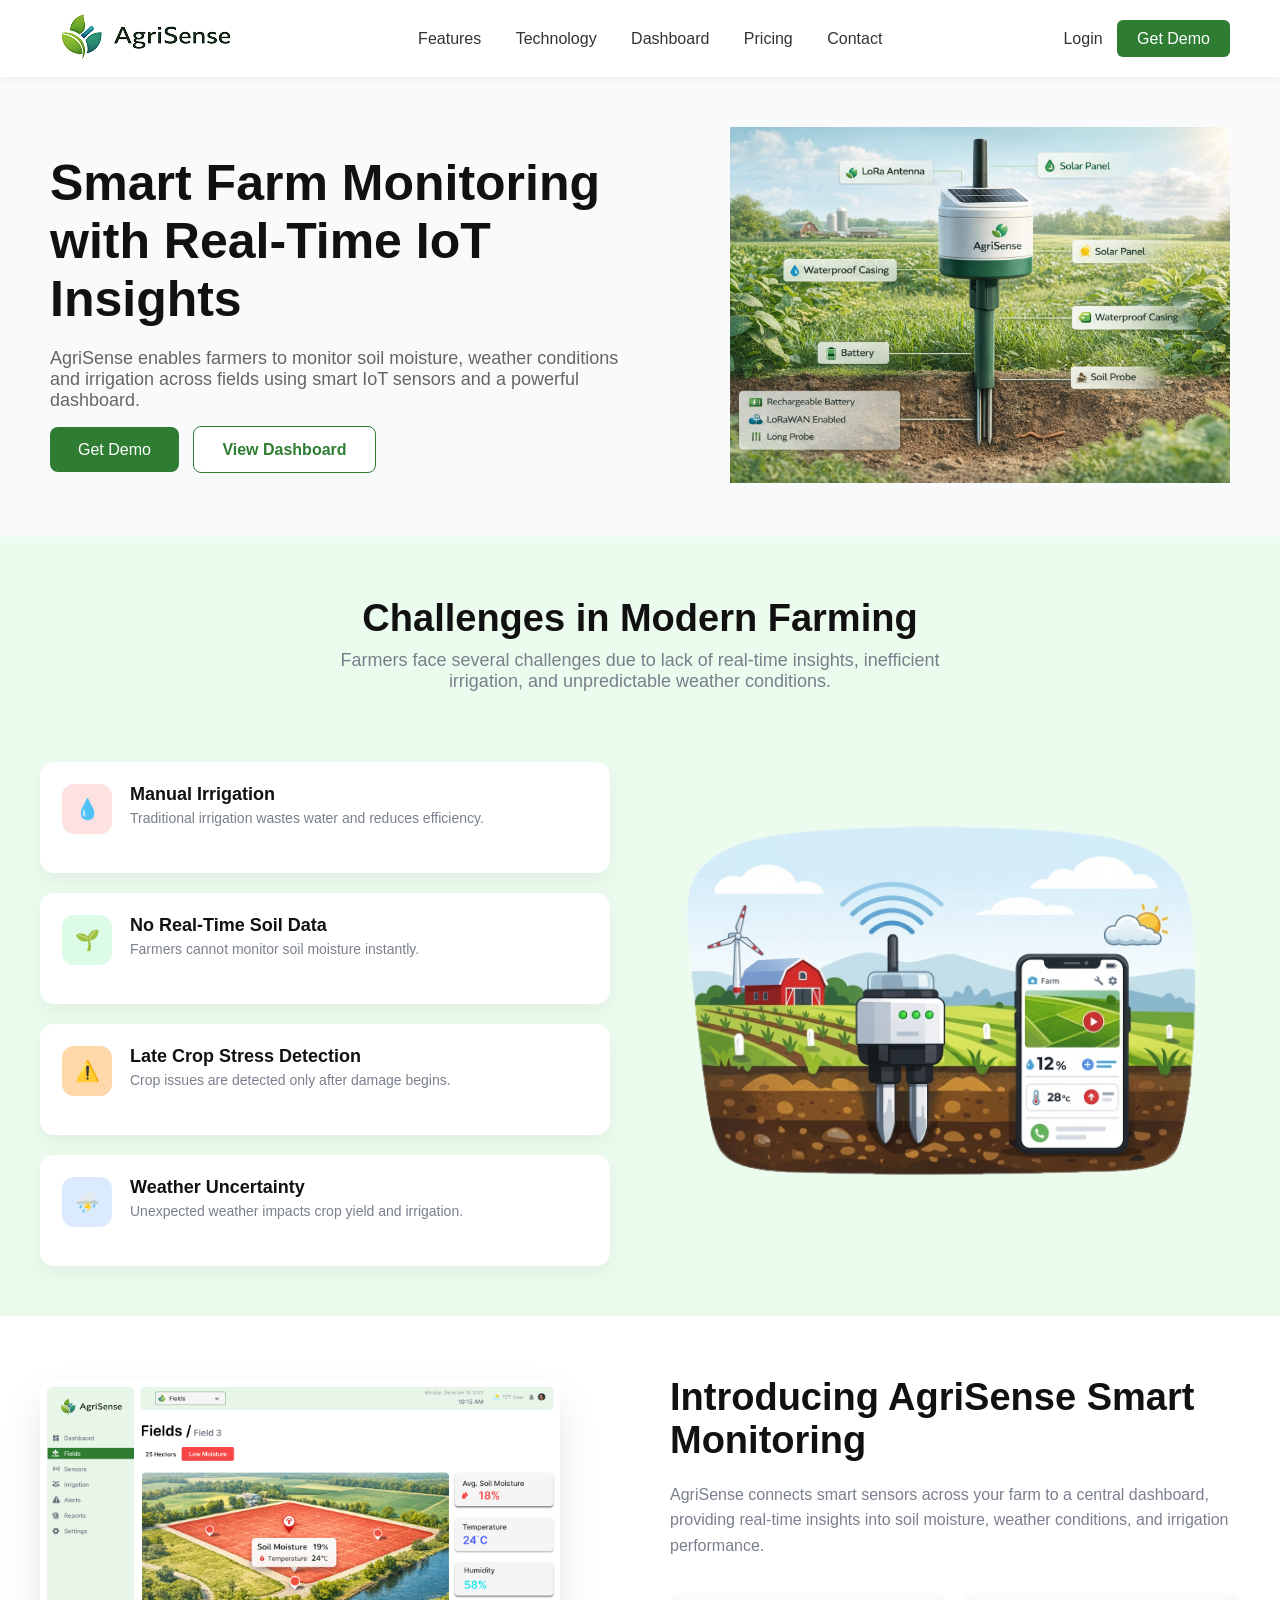
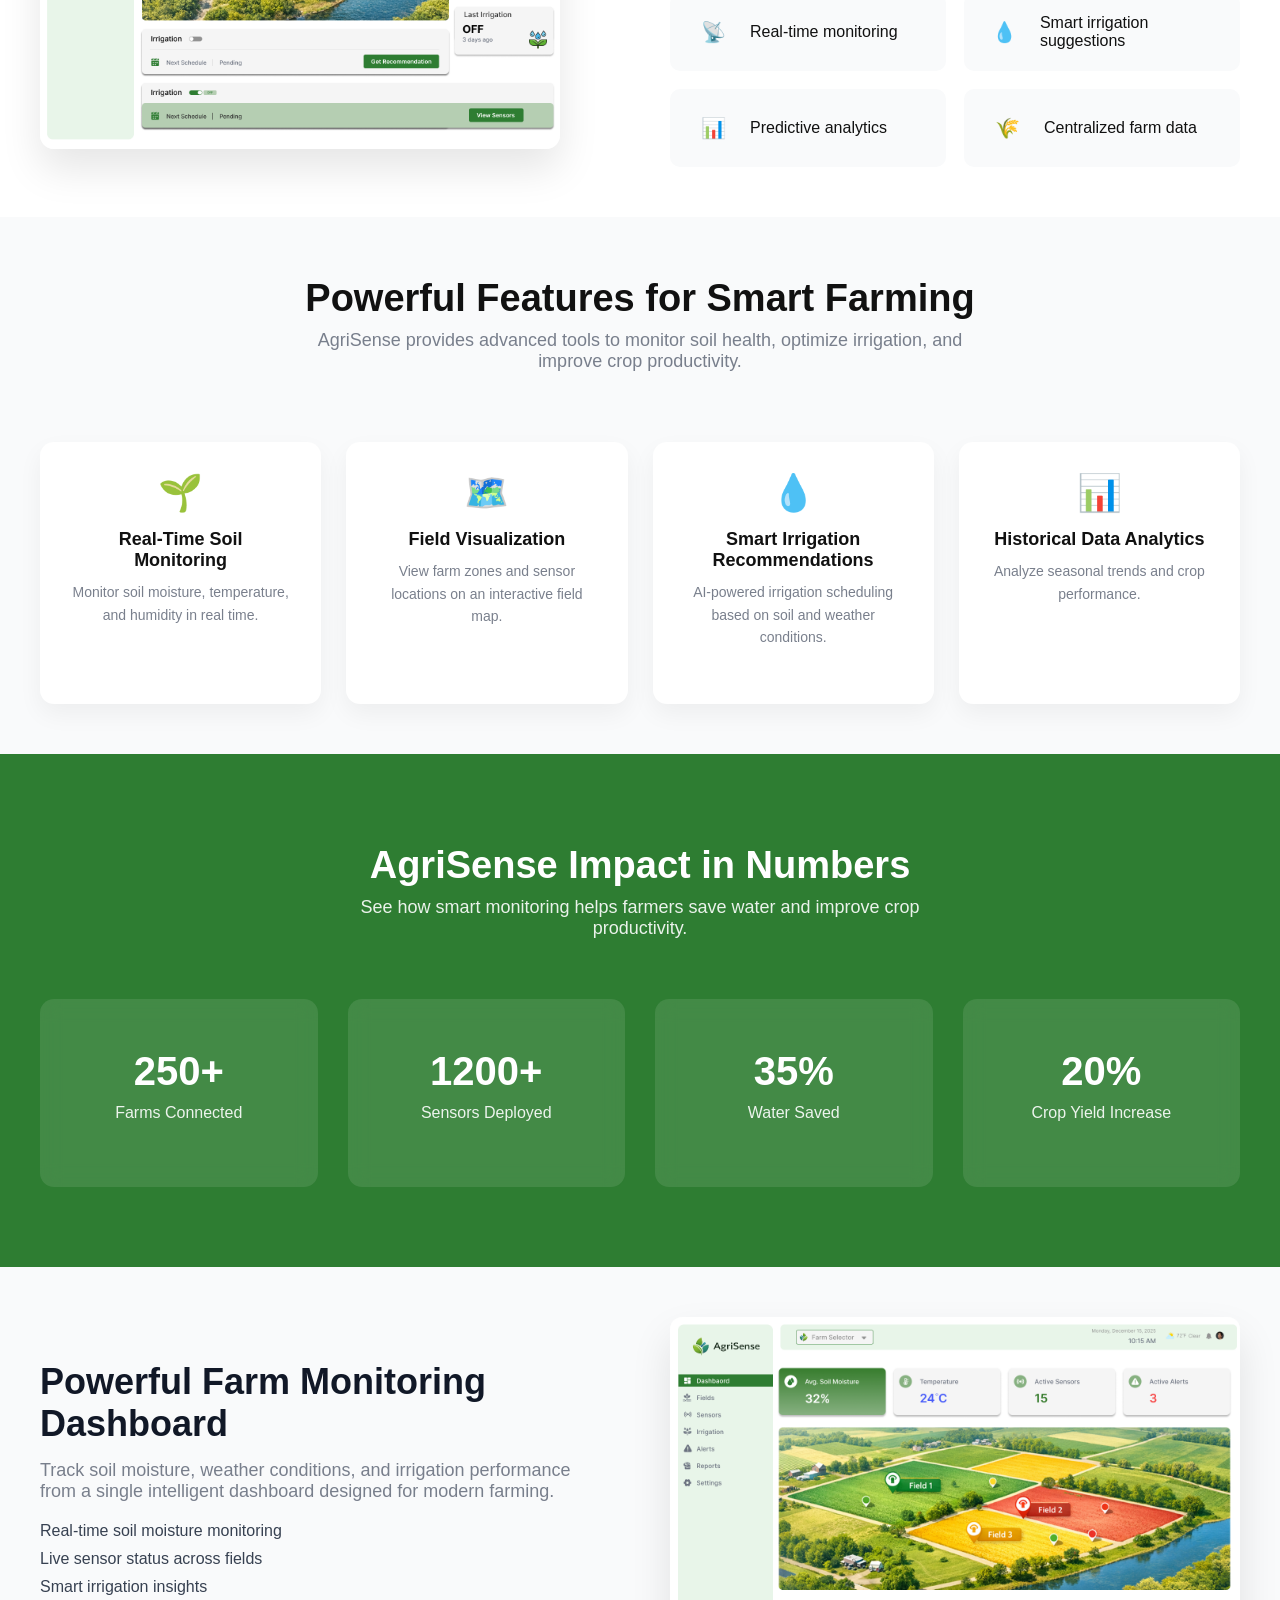
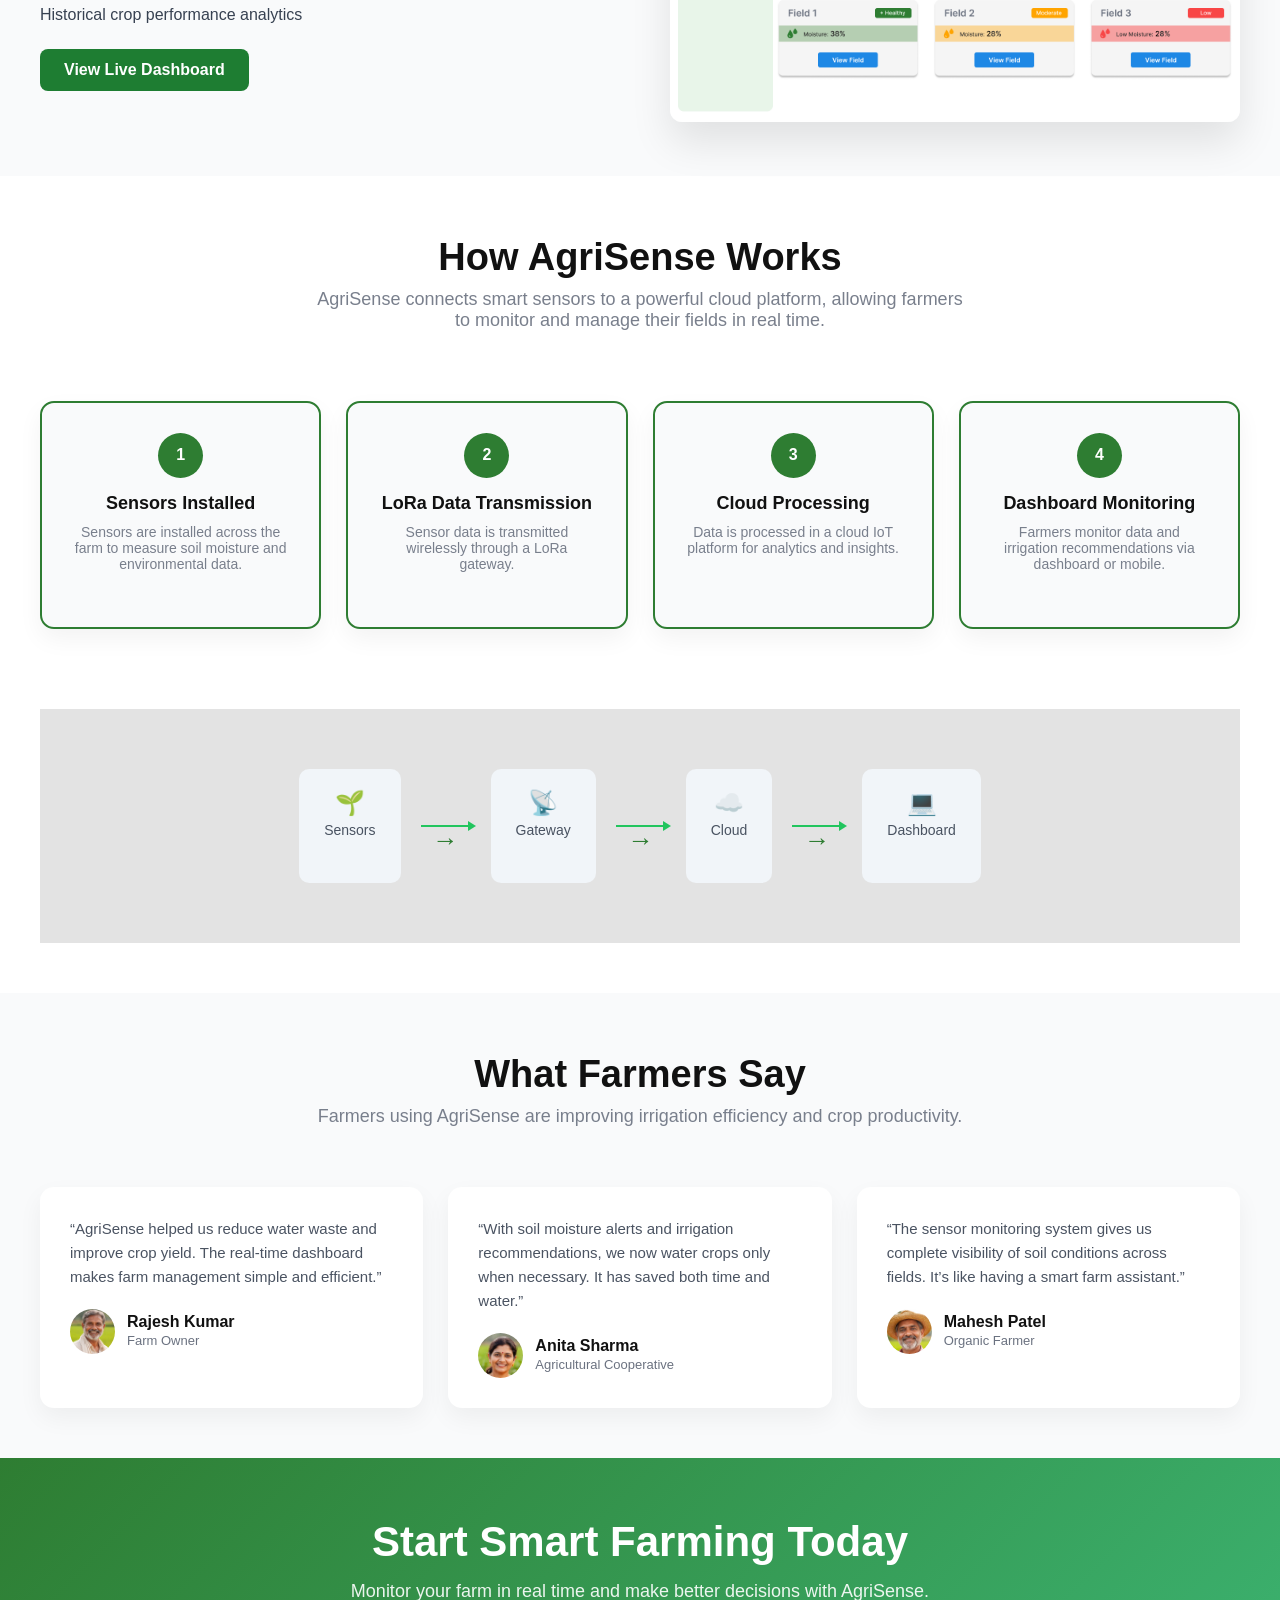
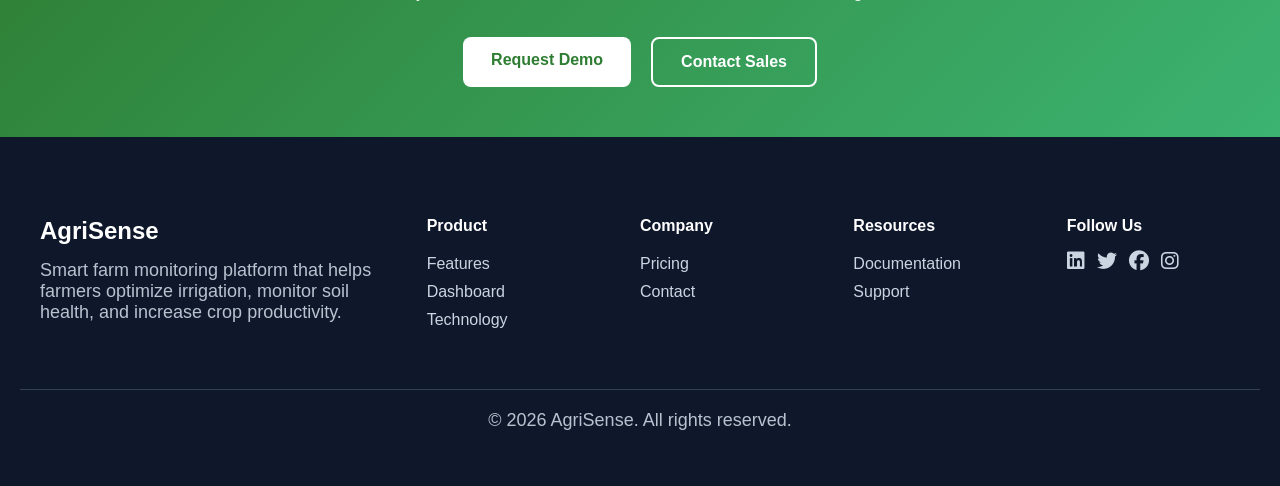
==== index.html @ d0860aa9 "add new pages" ====
<!DOCTYPE html>
<html lang="en">

<head>
    <meta charset="UTF-8">
    <title>AgriSense</title>
    <link rel="stylesheet" href="assets/css/style.css">
    <link rel="stylesheet" href="https://cdnjs.cloudflare.com/ajax/libs/font-awesome/6.5.0/css/all.min.css">
</head>

<body>

    <!-- Navbar -->
    <header class="navbar">
        <div class="logo">
            <a href="/"><img src="assets/images/logo.png" alt=""></a>
        </div>
        <nav>
            <a href="#features">Features</a>
            <a href="technology.html">Technology</a>
            <a href="#dashboard">Dashboard</a>
            <a href="pricing.html">Pricing</a>
            <a href="contact.html">Contact</a>
        </nav>
        <div class="nav-btns">
            <a href="login.html" class="login">Login</a>
            <a href="javascript:void(0)" class="demo" onclick="openModal()">Get Demo</a>
        </div>
    </header>


    <!-- Hero -->
    <section class="hero">
        <div class="hero-left">
            <h1>Smart Farm Monitoring with Real-Time IoT Insights</h1>
            <p>
                AgriSense enables farmers to monitor soil moisture,
                weather conditions and irrigation across fields
                using smart IoT sensors and a powerful dashboard.
            </p>
            <div class="hero-buttons">
                <a href="javascript:void(0)" onclick="openModal()" class="primary">Get Demo</a>
                <a href="javscript:void(0)" class="secondary">View Dashboard</a>
            </div>
        </div>
        <div class="hero-right">
            <img src="assets/images/Hardware-3d-model.png" alt="dashboard">
        </div>

    </section>
    <!-- problem challenges -->
    <section class="problem-section">
        <div class="container">
            <div class="section-header">
                <h2>Challenges in Modern Farming</h2>
                <p>
                    Farmers face several challenges due to lack of real-time insights,
                    inefficient irrigation, and unpredictable weather conditions.
                </p>
            </div>
            <div class="problem-grid">
                <!-- LEFT SIDE -->
                <div class="problem-cards">
                    <div class="problem-card">
                        <div class="icon red">💧</div>
                        <div>
                            <h3>Manual Irrigation</h3>
                            <p>Traditional irrigation wastes water and reduces efficiency.</p>
                        </div>
                    </div>
                    <div class="problem-card">
                        <div class="icon green">🌱</div>
                        <div>
                            <h3>No Real-Time Soil Data</h3>
                            <p>Farmers cannot monitor soil moisture instantly.</p>
                        </div>
                    </div>
                    <div class="problem-card">
                        <div class="icon orange">⚠️</div>
                        <div>
                            <h3>Late Crop Stress Detection</h3>
                            <p>Crop issues are detected only after damage begins.</p>
                        </div>
                    </div>
                    <div class="problem-card">
                        <div class="icon blue">⛈️</div>
                        <div>
                            <h3>Weather Uncertainty</h3>
                            <p>Unexpected weather impacts crop yield and irrigation.</p>
                        </div>
                    </div>
                </div>

                <!-- RIGHT SIDE IMAGE -->
                <div class="problem-image">
                    <img src="assets/images/farm-sensor.png" alt="Farm Sensor">
                </div>
            </div>

        </div>
    </section>
    <!-- solution section -->
    <section class="solution-section">
        <div class="container">
            <div class="solution-grid">
                <!-- LEFT CONTENT -->
                <div class="solution-image">
                    <img src="assets/images/Field-detail.png" alt="AgriSense Dashboard">
                </div>
                <!-- RIGHT IMAGE -->
                <div class="solution-content">
                    <h2>Introducing AgriSense Smart Monitoring</h2>
                    <p>
                        AgriSense connects smart sensors across your farm to a central dashboard,
                        providing real-time insights into soil moisture, weather conditions,
                        and irrigation performance.
                    </p>
                    <div class="solution-highlights">
                        <div class="highlight">
                            <span class="icon">📡</span>
                            Real-time monitoring
                        </div>
                        <div class="highlight">
                            <span class="icon">💧</span>
                            Smart irrigation suggestions
                        </div>
                        <div class="highlight">
                            <span class="icon">📊</span>
                            Predictive analytics
                        </div>

                        <div class="highlight">
                            <span class="icon">🌾</span>
                            Centralized farm data
                        </div>
                    </div>
                </div>
            </div>
        </div>
    </section>

    <!-- features -->
    <section class="features-section" id="features">
        <div class="container">
            <div class="section-header">
                <h2>Powerful Features for Smart Farming</h2>
                <p>
                    AgriSense provides advanced tools to monitor soil health,
                    optimize irrigation, and improve crop productivity.
                </p>
            </div>
            <div class="features-grid">
                <div class="feature-card">
                    <div class="feature-icon">🌱</div>
                    <h3>Real-Time Soil Monitoring</h3>
                    <p>
                        Monitor soil moisture, temperature, and humidity in real time.
                    </p>
                </div>
                <div class="feature-card">
                    <div class="feature-icon">🗺️</div>
                    <h3>Field Visualization</h3>
                    <p>
                        View farm zones and sensor locations on an interactive field map.
                    </p>
                </div>
                <div class="feature-card">
                    <div class="feature-icon">💧</div>
                    <h3>Smart Irrigation Recommendations</h3>
                    <p>
                        AI-powered irrigation scheduling based on soil and weather conditions.
                    </p>
                </div>
                <div class="feature-card">
                    <div class="feature-icon">📊</div>
                    <h3>Historical Data Analytics</h3>
                    <p>
                        Analyze seasonal trends and crop performance.
                    </p>
                </div>

            </div>

        </div>

    </section>

    <!-- Stats -->
    <section class="stats-section">
        <div class="container">
            <div class="stats-header">
                <h2>AgriSense Impact in Numbers</h2>
                <p>See how smart monitoring helps farmers save water and improve crop productivity.</p>
            </div>
            <div class="stats-grid">
                <div class="stat-card">
                    <h2>250+</h2>
                    <p>Farms Connected</p>
                </div>
                <div class="stat-card">
                    <h2>1200+</h2>
                    <p>Sensors Deployed</p>
                </div>
                <div class="stat-card">
                    <h2>35%</h2>
                    <p>Water Saved</p>
                </div>
                <div class="stat-card">
                    <h2>20%</h2>
                    <p>Crop Yield Increase</p>
                </div>
            </div>
        </div>
    </section>

    <!-- dashboaard perview -->
    <section class="dashboard-preview" id="dashboard">
        <div class="container">
            <div class="dashboard-content">
                <div class="dashboard-text">
                    <h2>Powerful Farm Monitoring Dashboard</h2>
                    <p>
                        Track soil moisture, weather conditions, and irrigation performance
                        from a single intelligent dashboard designed for modern farming.
                    </p>
                    <ul class="dashboard-features">
                        <li>Real-time soil moisture monitoring</li>
                        <li>Live sensor status across fields</li>
                        <li>Smart irrigation insights</li>
                        <li>Historical crop performance analytics</li>
                    </ul>
                    <a href="#" class="btn-demo">View Live Dashboard</a>
                </div>
                <div class="dashboard-image">
                    <img src="assets/images/Dashboard.png" alt="AgriSense Dashboard">
                </div>

            </div>

        </div>

    </section>

    <!-- how it works -->
    <section class="how-section">
        <div class="container">
            <div class="section-header">
                <h2>How AgriSense Works</h2>
                <p>
                    AgriSense connects smart sensors to a powerful cloud platform,
                    allowing farmers to monitor and manage their fields in real time.
                </p>
            </div>
            <!-- Steps -->
            <div class="steps-grid">
                <div class="step-card">
                    <div class="step-number">1</div>
                    <h3>Sensors Installed</h3>
                    <p>Sensors are installed across the farm to measure soil moisture and environmental data.</p>
                </div>
                <div class="step-card">
                    <div class="step-number">2</div>
                    <h3>LoRa Data Transmission</h3>
                    <p>Sensor data is transmitted wirelessly through a LoRa gateway.</p>
                </div>
                <div class="step-card">
                    <div class="step-number">3</div>
                    <h3>Cloud Processing</h3>
                    <p>Data is processed in a cloud IoT platform for analytics and insights.</p>
                </div>
                <div class="step-card">
                    <div class="step-number">4</div>
                    <h3>Dashboard Monitoring</h3>
                    <p>Farmers monitor data and irrigation recommendations via dashboard or mobile.</p>
                </div>
            </div>
            <!-- Architecture Flow -->
            <div class="architecture">
                <div class="arch-item">
                    🌱
                    <p>Sensors</p>
                </div>
                <div class="arrow">→</div>

                <div class="arch-item">
                    📡
                    <p>Gateway</p>
                </div>
                <div class="arrow">→</div>
                <div class="arch-item">
                    ☁️
                    <p>Cloud</p>
                </div>
                <div class="arrow">→</div>
                <div class="arch-item">
                    💻
                    <p>Dashboard</p>
                </div>
            </div>
        </div>
    </section>

    <!-- Impact -->
    <!-- Testimonial -->
    <section class="testimonial-section">
        <div class="container">
            <div class="testimonial-header">
                <h2>What Farmers Say</h2>
                <p>Farmers using AgriSense are improving irrigation efficiency and crop productivity.</p>
            </div>
            <div class="testimonial-grid">
                <!-- Farmer 1 -->
                <div class="testimonial-card">
                    <p class="quote">
                        “AgriSense helped us reduce water waste and improve crop yield.
                        The real-time dashboard makes farm management simple and efficient.”
                    </p>

                    <div class="farmer-info">
                        <img src="assets/images/farmer-1.jpg" alt="Farmer">
                        <div>
                            <h4>Rajesh Kumar</h4>
                            <span>Farm Owner</span>
                        </div>
                    </div>
                </div>
                <!-- Farmer 2 -->
                <div class="testimonial-card">
                    <p class="quote">
                        “With soil moisture alerts and irrigation recommendations,
                        we now water crops only when necessary. It has saved both time and water.”
                    </p>

                    <div class="farmer-info">
                        <img src="assets/images/farmer-2.jpg" alt="Farmer">
                        <div>
                            <h4>Anita Sharma</h4>
                            <span>Agricultural Cooperative</span>
                        </div>
                    </div>
                </div>
                <!-- Farmer 3 -->
                <div class="testimonial-card">
                    <p class="quote">
                        “The sensor monitoring system gives us complete visibility
                        of soil conditions across fields. It’s like having a smart farm assistant.”
                    </p>
                    <div class="farmer-info">
                        <img src="assets/images/farmer-3.jpg" alt="Farmer">
                        <div>
                            <h4>Mahesh Patel</h4>
                            <span>Organic Farmer</span>
                        </div>
                    </div>
                </div>
            </div>
        </div>
    </section>


    <!-- CTA -->
    <section class="cta-section">
        <div class="cta-container">
            <h2>Start Smart Farming Today</h2>
            <p>
                Monitor your farm in real time and make better decisions with AgriSense.
            </p>
            <div class="cta-buttons">
                <a href="javascript:void(0)" onclick="openModal()" class="btn-primary">Request Demo</a>
                <a href="contact.html" class="btn-secondary">Contact Sales</a>
            </div>
        </div>
    </section>
    <!-- Footer -->
    <footer class="footer">

        <div class="footer-container">

            <!-- Logo + About -->
            <div class="footer-col">
                <h3 class="footer-logo">AgriSense</h3>
                <p>
                    Smart farm monitoring platform that helps farmers optimize irrigation,
                    monitor soil health, and increase crop productivity.
                </p>
            </div>

            <!-- Product -->
            <div class="footer-col">
                <h4>Product</h4>
                <ul>
                    <li><a href="#features">Features</a></li>
                    <li><a href="#dashboard">Dashboard</a></li>
                    <li><a href="technology.html">Technology</a></li>
                </ul>
            </div>

            <!-- Company -->
            <div class="footer-col">
                <h4>Company</h4>
                <ul>
                    <li><a href="pricing.html">Pricing</a></li>
                    <li><a href="contact.html">Contact</a></li>
                </ul>
            </div>

            <!-- Resources -->
            <div class="footer-col">
                <h4>Resources</h4>
                <ul>
                    <li><a href="/">Documentation</a></li>
                    <li><a href="contact.html">Support</a></li>
                </ul>
            </div>
            <!-- Social -->
            <div class="footer-col">
                <h4>Follow Us</h4>
                <div class="social-icons">
                    <a href="#"><i class="fab fa-linkedin"></i></a>
                    <a href="#"><i class="fab fa-twitter"></i></a>
                    <a href="#"><i class="fab fa-facebook"></i></a>
                    <a href="#"><i class="fab fa-instagram"></i></a>
                </div>
            </div>
        </div>

        <div class="footer-bottom">
            <p>© 2026 AgriSense. All rights reserved.</p>
        </div>

    </footer>
    <div class="modal" id="demoModal">

        <div class="modal-content" id="modalBox">

            <span class="close" onclick="closeModal()">&times;</span>

            <h2>Request a Demo</h2>
            <p>See how AgriSense can transform your farm.</p>

            <form id="demoForm">

                <input type="text" id="name" placeholder="Full Name" required>
                <input type="email" id="email" placeholder="Email Address" required>
                <input type="text" placeholder="Farm Size / Location">

                <p class="error" id="formError"></p>

                <button type="submit">Submit Request</button>

            </form>

        </div>

    </div>
    <script>
        const modal = document.getElementById("demoModal");
        const form = document.getElementById("demoForm");
        const error = document.getElementById("formError");
        const box = document.getElementById("modalBox");

        function openModal() {
            document.getElementById("demoModal").style.display = "flex";
        }

        function closeModal() {
            document.getElementById("demoModal").style.display = "none";
        }

        /* close outside */
        window.onclick = function (e) {
            const modal = document.getElementById("demoModal");
            if (e.target === modal) {
                modal.style.display = "none";
            }
        }

        /* FORM VALIDATION */
        form.addEventListener("submit", function (e) {
            e.preventDefault();

            const name = document.getElementById("name").value;
            const email = document.getElementById("email").value;

            if (name === "" || email === "") {
                error.innerText = "Please fill all required fields";

                box.classList.add("shake");
                setTimeout(() => box.classList.remove("shake"), 300);
            } else {
                error.classList.add("success");
                error.innerText = "✅ Request submitted successfully!";

                form.reset();
            }
        });
    </script>

</body>

</html>
---- assets/css/style.css ----
* {
    margin: 0;
    padding: 0;
    box-sizing: border-box;
    font-family: Arial;
}

body {
    background: #f8fafc;
    color: #111;
    font-family: sans-serif;
}

a {
    text-decoration: none;

}

/* Navbar */

.navbar {
    display: flex;
    justify-content: space-between;
    align-items: center;
    padding: 5px 50px;
    background: white;
    box-shadow: 0 2px 8px rgba(0, 0, 0, 0.05);
}

nav a {
    margin: 0 15px;
    text-decoration: none;
    color: #333;
    font-size: 16px;
}

.demo {
    background: #2E7D32;
    color: white;
    border: none;
    padding: 10px 20px;
    border-radius: 6px;
    font-size: 16px;
}

.login {
    border: none;
    background: none;
    margin-right: 10px;
    font-size: 16px;
    color: #333;
}

/* challenges section */

.problem-section {
    padding: 50px 30px;
    background: #c8fccb48;
}

.container {
    max-width: 1200px;
    margin: auto;
}

.section-header {
    text-align: center;
    margin-bottom: 60px;
}

.section-header h2 {
    font-size: 40px;
    margin-bottom: 10px;
}

.section-header p {
    color: #6b7280;
    max-width: 650px;
    margin: auto;
}

/* GRID */

.problem-grid {
    display: grid;
    grid-template-columns: 1fr 1fr;
    gap: 60px;
    align-items: center;
}

/* CARDS */

.problem-cards {
    display: grid;
    gap: 20px;
}

.problem-card {
    display: flex;
    gap: 18px;
    background: white;
    padding: 22px;
    border-radius: 14px;
    box-shadow: 0 8px 20px rgba(0, 0, 0, 0.05);
    transition: 0.3s;
}

.problem-card:hover {
    transform: translateY(-6px);
    box-shadow: 0 12px 30px rgba(0, 0, 0, 0.1);
}

.problem-card h3 {
    margin: 0;
    font-size: 18px;
}

.problem-card p {
    margin-top: 5px;
    color: #6b7280;
    font-size: 14px;
}

/* ICONS */

.icon {
    font-size: 26px;
    width: 50px;
    height: 50px;
    display: flex;
    align-items: center;
    justify-content: center;
    border-radius: 12px;
}

.red {
    background: #fee2e2;
}

.green {
    background: #dcfce7;
}

.orange {
    background: #fed7aa;
}

.blue {
    background: #dbeafe;
}

/* IMAGE */
.problem-image {
    text-align: center;
}

.problem-image img {
    width: 100%;
}

/* RESPONSIVE */

@media(max-width:900px) {
    .problem-grid {
        grid-template-columns: 1fr;
        text-align: center;
    }

    .problem-image {
        order: -1;
    }

    .problem-card {
        text-align: left;
    }

}

/* solution */
.solution-section {
    padding: 50px 20px;
    background: #ffffff;
    font-family: Inter, sans-serif;
}

.container {
    max-width: 1200px;
    margin: auto;
}

.solution-grid {
    display: grid;
    grid-template-columns: 1fr 1fr;
    gap: 60px;
    align-items: center;
}

/* TEXT */

.solution-content h2 {
    font-size: 38px;
    margin-bottom: 20px;
}

.solution-content p {
    color: #6b7280;
    font-size: 16px;
    margin-bottom: 35px;
    line-height: 1.6;
}

/* HIGHLIGHTS */

.solution-highlights {
    display: grid;
    grid-template-columns: 1fr 1fr;
    gap: 18px;
}

.highlight {
    display: flex;
    align-items: center;
    gap: 12px;
    background: #f9fafb;
    padding: 14px 18px;
    border-radius: 10px;
    font-weight: 500;
    transition: 0.3s;
}

.highlight:hover {
    background: #ecfdf5;
    transform: translateY(-3px);
}

/* ICON */

.icon {
    font-size: 20px;
}

/* IMAGE */

.solution-image img {
    width: 100%;
    max-width: 520px;
    border-radius: 14px;
    box-shadow: 0 20px 40px rgba(0, 0, 0, 0.1);
}

/* RESPONSIVE */

@media(max-width:900px) {

    .solution-grid {
        grid-template-columns: 1fr;
        text-align: center;
    }

    .solution-highlights {
        grid-template-columns: 1fr;
    }

}

/* features */

.features-section {
    padding: 50px 20px;
    background: #f9fafb;
    font-family: Inter, sans-serif;
}

.container {
    max-width: 1200px;
    margin: auto;
}

.section-header {
    text-align: center;
    margin-bottom: 60px;
}

.section-header h2 {
    font-size: 38px;
    margin-bottom: 10px;
}

.section-header p {
    color: #6b7280;
    max-width: 650px;
    margin: auto;
}

/* GRID */

.features-grid {
    display: grid;
    grid-template-columns: repeat(4, 1fr);
    gap: 25px;
}

/* CARD */

.feature-card {
    background: white;
    padding: 30px;
    border-radius: 14px;
    text-align: center;
    box-shadow: 0 10px 25px rgba(0, 0, 0, 0.05);
    transition: 0.3s;
}

.feature-card:hover {
    transform: translateY(-8px);
    background: #2E7D32;
    box-shadow: 0 18px 40px rgba(0, 0, 0, 0.1);
}

.feature-icon {
    font-size: 36px;
    margin-bottom: 15px;
}

.feature-card h3 {
    font-size: 18px;
    margin-bottom: 10px;
}

.feature-card p {
    font-size: 14px;
    color: #6b7280;
    line-height: 1.6;
}

.feature-card:hover p {
    color: #ffffff;
}

/* RESPONSIVE */

@media(max-width:1000px) {

    .features-grid {
        grid-template-columns: repeat(2, 1fr);
    }

}

@media(max-width:600px) {

    .features-grid {
        grid-template-columns: 1fr;
    }

}


/* stats */

.stats-section {
    padding: 80px 20px;
    background: #2E7D32;
    color: white;
    font-family: Inter, sans-serif;
}

.container {
    max-width: 1200px;
    margin: auto;
}

.stats-header {
    text-align: center;
    margin-bottom: 60px;
}

.stats-header h2 {
    font-size: 38px;
    margin-bottom: 10px;
}

.stats-header p {
    color: #ffffff;
    max-width: 650px;
    margin: auto;
}

.stats-grid {
    display: grid;
    grid-template-columns: repeat(4, 1fr);
    gap: 30px;
    text-align: center;
}

.stat-card {
    background: rgba(255, 255, 255, 0.1);
    padding: 40px 20px;
    border-radius: 14px;
    backdrop-filter: blur(10px);
    transition: 0.3s;
}

.stat-card:hover {
    transform: translateY(-6px);
    background: rgba(255, 255, 255, 0.2);
}

.stat-card h2 {
    font-size: 40px;
    margin-bottom: 10px;
}

.stat-card p {
    font-size: 16px;
    opacity: 0.9;
}

/* Responsive */

@media(max-width:900px) {

    .stats-grid {
        grid-template-columns: repeat(2, 1fr);
    }

}

@media(max-width:500px) {

    .stats-grid {
        grid-template-columns: 1fr;
    }

}

/* dashboard perview */
.dashboard-preview {
    padding: 50px 20px;
    background: #f9fafb;
    font-family: Inter, sans-serif;
}

.container {
    max-width: 1200px;
    margin: auto;
}

.dashboard-content {
    display: flex;
    align-items: center;
    gap: 60px;
    flex-wrap: wrap;
}

.dashboard-text {
    flex: 1;
}

.dashboard-text h2 {
    font-size: 36px;
    margin-bottom: 15px;
    color: #111827;
}

.dashboard-text p {
    color: #6b7280;
    margin-bottom: 20px;
}

.dashboard-features {
    list-style: none;
    padding: 0;
    margin-bottom: 25px;
}

.dashboard-features li {
    margin-bottom: 10px;
    color: #374151;
}

.btn-demo {
    display: inline-block;
    padding: 12px 24px;
    background: #1E7D32;
    color: white;
    text-decoration: none;
    border-radius: 8px;
    font-weight: 600;
}

.btn-demo:hover {
    background: #2E7D32;
}

.dashboard-image {
    flex: 1;
}

.dashboard-image img {
    width: 100%;
    border-radius: 12px;
    box-shadow: 0 20px 40px rgba(0, 0, 0, 0.1);
}

/* Hero */

.hero {
    display: flex;
    align-items: center;
    justify-content: space-between;
    padding: 50px;
}

.hero-left {
    width: 50%;
}

.hero-left h1 {
    font-size: 50px;
    margin-bottom: 20px;
}

.hero-left p {
    font-size: 18px;
    margin-bottom: 30px;
    color: #555;
}

.hero-right img {
    width: 500px;
}


/* Buttons */

.primary {
    background: #2E7D32;
    color: white;
    border: none;
    padding: 14px 28px;
    border-radius: 8px;
    margin-right: 10px;
}

.secondary {
    border: 1px solid #2E7D32;
    padding: 14px 28px;
    background: white;
    border-radius: 8px;
    color: #2E7D32;
    font-weight: 600;


}

/* how it works */

.how-section {
    padding: 50px 20px;
    background: #ffffff;
    font-family: Inter, sans-serif;
}

.container {
    max-width: 1200px;
    margin: auto;
}

.section-header {
    text-align: center;
    margin-bottom: 70px;
}

.section-header h2 {
    font-size: 38px;
    margin-bottom: 10px;
}

.section-header p {
    color: #6b7280;
    max-width: 650px;
    margin: auto;
}

/* STEPS GRID */

.steps-grid {
    display: grid;
    grid-template-columns: repeat(4, 1fr);
    gap: 25px;
    margin-bottom: 80px;
}

.step-card {
    background: #f9fafb;
    padding: 30px;
    border-radius: 14px;
    text-align: center;
    box-shadow: 0 10px 25px rgba(0, 0, 0, 0.05);
    transition: 0.3s;
    border: 2px solid #2E7D32;
}

.step-card:hover {
    transform: translateY(-8px);
    background: #ecfdf5;
}

.step-number {
    width: 45px;
    height: 45px;
    background: #2E7D32;
    color: white;
    display: flex;
    align-items: center;
    justify-content: center;
    border-radius: 50%;
    font-weight: bold;
    margin: auto;
    margin-bottom: 15px;
}

.step-card h3 {
    font-size: 18px;
    margin-bottom: 10px;
}

.step-card p {
    font-size: 14px;
    color: #6b7280;
}

/* ARCHITECTURE */

.architecture {
    display: flex;
    align-items: center;
    justify-content: center;
    gap: 20px;
    font-size: 18px;
    flex-wrap: wrap;
}

.arch-item {
    background: #f1f5f9;
    padding: 20px 25px;
    border-radius: 10px;
    text-align: center;
    font-size: 24px;
}

.arch-item p {
    font-size: 14px;
    margin-top: 5px;
    color: #374151;
}

.arrow {
    font-size: 26px;
    color: #2E7D32;
}

/* RESPONSIVE */

@media(max-width:1000px) {

    .steps-grid {
        grid-template-columns: repeat(2, 1fr);
    }

}

@media(max-width:600px) {

    .steps-grid {
        grid-template-columns: 1fr;
    }

}

/* cta */

.cta-section {
    background: linear-gradient(135deg, #2E7D32, #3cb371);
    padding: 50px 20px;
    text-align: center;
    color: white;
    font-family: Inter, sans-serif;
}

.cta-container {
    max-width: 900px;
    margin: auto;
}

.cta-section h2 {
    font-size: 42px;
    margin-bottom: 15px;
}

.cta-section p {
    font-size: 18px;
    margin-bottom: 35px;
    opacity: 0.9;
}

.cta-buttons {
    display: flex;
    justify-content: center;
    gap: 20px;
    flex-wrap: wrap;
}

.btn-primary {
    background: white;
    color: #2E7D32;
    padding: 14px 28px;
    border-radius: 8px;
    font-weight: 600;
    text-decoration: none;
    transition: 0.3s;
}

.btn-primary:hover {
    background: #e6f5ee;
}

.btn-secondary {
    border: 2px solid white;
    padding: 14px 28px;
    border-radius: 8px;
    color: white;
    font-weight: 600;
    text-decoration: none;
    transition: 0.3s;
}

.btn-secondary:hover {
    background: white;
    color: #2E7D32;
}


/* Testimonial */

.testimonial-section {
    padding: 50px 20px;
    background: #f9fafb;
    font-family: Inter, sans-serif;
}

.container {
    max-width: 1200px;
    margin: auto;
}

.testimonial-header {
    text-align: center;
    margin-bottom: 60px;
}

.testimonial-header h2 {
    font-size: 38px;
    margin-bottom: 10px;
}

.testimonial-header p {
    color: #6b7280;
}

.testimonial-grid {
    display: grid;
    grid-template-columns: repeat(3, 1fr);
    gap: 25px;
}

.testimonial-card {
    background: white;
    padding: 30px;
    border-radius: 14px;
    box-shadow: 0 10px 25px rgba(0, 0, 0, 0.05);
    transition: 0.3s;
}

.testimonial-card:hover {
    transform: translateY(-6px);
    box-shadow: 0 20px 40px rgba(0, 0, 0, 0.1);
}

.quote {
    font-size: 15px;
    color: #374151;
    margin-bottom: 20px;
    line-height: 1.6;
}

.farmer-info {
    display: flex;
    align-items: center;
    gap: 12px;
}

.farmer-info img {
    width: 45px;
    height: 45px;
    border-radius: 50%;
    object-fit: cover;
}

.farmer-info h4 {
    margin: 0;
    font-size: 16px;
}

.farmer-info span {
    font-size: 13px;
    color: #6b7280;
}

/* Responsive */

@media(max-width:900px) {

    .testimonial-grid {
        grid-template-columns: 1fr;
    }

}


/* CTA */


/* Footer */

.footer {
    background: #0f172a;
    color: #cbd5e1;
    padding: 80px 20px 30px;
    font-family: Inter, sans-serif;
}

.footer-container {
    max-width: 1200px;
    margin: auto;
    display: grid;
    grid-template-columns: 2fr 1fr 1fr 1fr 1fr;
    gap: 40px;
}

.footer-logo {
    color: #ffffff;
    font-size: 24px;
    margin-bottom: 15px;
}

.footer-col h4 {
    color: white;
    margin-bottom: 15px;
}

.footer-col ul {
    list-style: none;
    padding: 0;
}

.footer-col ul li {
    margin-bottom: 10px;
}

.footer-col ul li a {
    text-decoration: none;
    color: #cbd5e1;
    transition: 0.3s;
}

.footer-col ul li a:hover {
    color: #2E7D32;
}

.social-icons {
    display: flex;
    gap: 12px;
    font-size: 20px;
}

.social-icons a {
    text-decoration: none;
    color: #cbd5e1;
    transition: 0.3s;
}

.social-icons a:hover {
    color: #2E7D32;
}

.footer-bottom {
    text-align: center;
    margin-top: 40px;
    padding-top: 20px;
    border-top: 1px solid #334155;
    font-size: 14px;
}


/* comming soon page css */
.coming-soon {
    height: calc(100vh - 70px);
    display: flex;
    align-items: center;
    justify-content: center;
    text-align: center;
    color: white;
    background: linear-gradient(135deg, #1f7a4d, #22c55e);
    position: relative;
    padding-top: 30px;
}

.overlay {
    position: absolute;
    width: 100%;
    height: 100%;
    top: 0;
    background: rgba(0, 0, 0, 0.3);
}

.content {
    position: relative;
    z-index: 2;
    max-width: 700px;
    padding: 20px;
}

h1 {
    font-size: 32px;
}

h2 {
    font-size: 48px;
    margin: 10px 0;
}

p {
    font-size: 18px;
    opacity: 0.9;
    margin-bottom: 25px;
}

/* COUNTDOWN */
.countdown {
    display: flex;
    justify-content: center;
    gap: 20px;
    margin-bottom: 30px;
    flex-wrap: wrap;
}

.countdown div {
    background: rgba(255, 255, 255, 0.1);
    padding: 15px 20px;
    border-radius: 10px;
    min-width: 80px;
}

.countdown span {
    font-size: 26px;
    font-weight: bold;
}

.countdown p {
    margin-bottom: 0;
}

/* FORM */
.subscribe {
    display: flex;
    justify-content: center;
    gap: 10px;
    flex-wrap: wrap;
}

.subscribe input {
    padding: 12px;
    border: none;
    border-radius: 6px;
    width: 250px;
}

.subscribe button {
    padding: 12px 20px;
    background: white;
    color: #2E7D32;
    border: none;
    border-radius: 6px;
    font-weight: bold;
    cursor: pointer;
}

.subscribe button:hover {
    background: #e6f5ee;
}

/* technology section css */
.banner {
    text-align: center;
    padding: 50px 20px;
    background: linear-gradient(135deg, #1f7a4d, #22c55e);
    color: white;
}

.banner h1 {
    font-size: 36px;
    margin-bottom: 20px;
}

/* TECH STACK */
.tech {
    position: relative;
    padding: 20px 50px;
}

.tech h2 {
    text-align: center;

}

.gird {
    display: grid;
    grid-template-columns: repeat(auto-fit, minmax(220px, 1fr));
    gap: 20px;
    padding: 40px;
    max-width: 1100px;
    margin: auto;
}

.card {
    background: #8e8e8e1a;
    backdrop-filter: blur(10px);
    padding: 25px;
    border-radius: 16px;
    text-align: center;
    transition: 0.3s;
}

.card i {
    font-size: 30px;
    margin-bottom: 10px;
    color: #2E7D32;
}

.card:hover {
    transform: translateY(-10px);
    background: rgba(255, 255, 255, 0.2);
}

.card h3 {
    margin-bottom: 10px;
}

/* ARCHITECTURE */
.architecture {
    text-align: center;
    padding: 60px 20px;
    background: #e3e3e3;
}

.flow {
    display: flex;
    justify-content: center;
    align-items: center;
    gap: 20px;
    flex-wrap: wrap;
}

/* NODES */
.node {
    background: white;
    color: #1f7a4d;
    padding: 12px 20px;
    border-radius: 8px;
    font-weight: bold;
}

/* ARROWS */
.arrow {
    width: 50px;
    height: 2px;
    background: #22c55e;
    position: relative;
    animation: flow 1s infinite linear;
}

.arrow::after {
    content: '';
    position: absolute;
    right: -5px;
    top: -4px;
    border-left: 8px solid #22c55e;
    border-top: 5px solid transparent;
    border-bottom: 5px solid transparent;
}

/* ANIMATION */
@keyframes flow {
    0% {
        opacity: 0.3;
    }

    50% {
        opacity: 1;
    }

    100% {
        opacity: 0.3;
    }
}

/* pricing page css */
.toggle {
    display: flex;
    justify-content: center;
    align-items: center;
    gap: 10px;
    margin-bottom: 30px;
    padding-top: 30px;
}

.switch {
    position: relative;
    display: inline-block;
    width: 50px;
    height: 24px;
}

.switch input {
    display: none;
}

.slider {
    position: absolute;
    cursor: pointer;
    top: 0;
    left: 0;
    right: 0;
    bottom: 0;
    background: #ccc;
    border-radius: 34px;
}

.slider:before {
    position: absolute;
    content: "";
    height: 18px;
    width: 18px;
    left: 3px;
    bottom: 3px;
    background: white;
    border-radius: 50%;
    transition: 0.3s;
}

input:checked+.slider {
    background: #22c55e;
}

input:checked+.slider:before {
    transform: translateX(26px);
}

/* PRICING */
.pricing {
    display: flex;
    justify-content: center;
    gap: 25px;
    flex-wrap: wrap;
    padding: 40px;
}

.pricing .card {
    background: #86868650;
    backdrop-filter: blur(10px);
    padding: 30px;
    border-radius: 16px;
    width: 280px;
    transition: 0.3s;
    position: relative;
}

.card.popular {
    background: #ffffff50;
}

.card:hover {
    transform: translateY(-10px);
}

.popular {
    border: 2px solid #2E7D32;
}

.badge {
    position: absolute;
    top: -12px;
    left: 50%;
    transform: translateX(-50%);
    background: #2E7D32;
    padding: 5px 12px;
    border-radius: 20px;
    font-size: 12px;
}

.price {
    font-size: 32px;
    margin: 15px 0;
}

.price span {
    font-size: 14px;
    opacity: 0.8;
}

ul {
    list-style: none;
    padding: 0;
    margin: 20px 0;
}

ul li {
    margin: 10px 0;
}

button {
    padding: 12px 20px;
    border: none;
    border-radius: 8px;
    background: #2E7D32;
    color: white;
    cursor: pointer;
    font-weight: bold;
}

button:hover {
    background: #16a34a;
}

/* contact page css */
.contact-container {
    display: flex;
    flex-wrap: wrap;
    padding: 50px;
    gap: 30px;
    align-items: center;
}

.contact-image {
    flex: 1;
}

.contact-image img {
    width: 100%;
    height: 500px;
    object-fit: cover;
    border-radius: 12px;
}

.contact-form {
    flex: 1;
}

.contact-form h2 {
    margin-bottom: 20px;
}

.contact-form form {
    display: flex;
    flex-direction: column;
    gap: 15px;
}

.contact-form input,
.contact-form textarea {
    padding: 12px;
    border: 1px solid #ddd;
    border-radius: 6px;
}

.contact-form button {
    padding: 12px;
    background: #1f7a4d;
    color: white;
    border: none;
    border-radius: 6px;
    cursor: pointer;
}

/* INFO CARDS */
.contact-info {
    display: flex;
    justify-content: center;
    gap: 20px;
    padding: 40px;
    flex-wrap: wrap;
    background: #ededed;
}

.info-card {
    background: #2E7D32;
    padding: 20px;
    text-align: center;
    border-radius: 10px;
    box-shadow: 0 5px 15px rgba(0, 0, 0, 0.05);
    width: 300px;
    color: #ffff;
}

.info-card img {
    width: 24px;
    margin-bottom: 10px;
    filter: invert(1);
}

.info-card h3 {
    margin-bottom: 10px;
}

/* MAP */
.map iframe {
    width: 100%;
    height: 300px;
    border: none;
}

/* .login page css */
.login-container {
    width: 100%;
    display: flex;
    justify-content: center;
    background: url(../images/login.jpg) no-repeat center center/cover;
    height: 100vh;
}

/* CARD */
.login-card {
    background: rgba(255, 255, 255, 0.1);
    backdrop-filter: blur(15px);
    padding: 40px;
    border-radius: 16px;
    width: 400px;
    text-align: center;
    color: white;
    animation: fadeIn 0.6s ease;
    margin: 30px;
}

.login-card p {
    font-size: 24px;
}

/* INPUT */
.input-box {
    position: relative;
    margin: 20px 0;
    margin-bottom: 30px;
}


.input-box input {
    width: 100%;
    padding: 12px;
    border: none;
    border-radius: 6px;
    outline: none;
}

.input-box label {
    position: absolute;
    left: 12px;
    top: 12px;
    color: #555;
    transition: 0.3s;
    pointer-events: none;
}

/* FLOAT LABEL */
.input-box input:focus+label,
.input-box input:valid+label {
    top: -18px;
    font-size: 12px;
    color: #ffffff;
}

/* BUTTON */
button {
    width: 100%;
    padding: 12px;
    background: #2E7D32;
    border: none;
    border-radius: 6px;
    color: white;
    font-weight: bold;
    cursor: pointer;
}

button:hover {
    background: #16a34a;
}

/* ERROR */
.error {
    color: #ff4d4d;
    font-size: 14px;
    min-height: 20px;
}

/* ANIMATION */
@keyframes fadeIn {
    from {
        opacity: 0;
        transform: translateY(20px);
    }

    to {
        opacity: 1;
        transform: translateY(0);
    }
}

/* SHAKE */
.shake {
    animation: shake 0.3s;
}

@keyframes shake {
    0% {
        transform: translateX(0);
    }

    25% {
        transform: translateX(-5px);
    }

    50% {
        transform: translateX(5px);
    }

    75% {
        transform: translateX(-5px);
    }

    100% {
        transform: translateX(0);
    }
}

.signup-text {
    margin-top: 15px;
    font-size: 14px;
    color: #ddd;
}

.signup-text a {
    color: #22c55e;
    text-decoration: none;
    font-weight: 600;
}

.signup-text a:hover {
    text-decoration: underline;
}

/* popup css */
/* BUTTON */
.demo-btn {
    padding: 12px 22px;
    background: #22c55e;
    color: #000000;
    border: none;
    border-radius: 8px;
    cursor: pointer;
    font-weight: 600;
}

/* BACKDROP */
.modal {
    display: none;
    position: fixed;
    top: 0;
    left: 0;
    width: 100%;
    height: 100%;
    background: rgba(0, 0, 0, 0.7);
    justify-content: center;
    align-items: center;
    z-index: 1000;
}

/* MODAL */
.modal-content {
    background: #ffffff;
    /* backdrop-filter: blur(15px); */
    padding: 30px;
    border-radius: 16px;
    width: 500px;
    color: #000000;
    text-align: center;
    animation: fadeIn 0.4s ease;
    position: relative;
}

/* CLOSE */
.close {
    position: absolute;
    top: 12px;
    right: 15px;
    font-size: 20px;
    cursor: pointer;
}

/* FORM */
.modal-content form {
    display: flex;
    flex-direction: column;
    gap: 12px;
    margin-top: 15px;
}

.modal-content input {
    padding: 12px;
    border: 1px solid #000000;
    border-radius: 6px;
    outline: none;
}

.modal-content button {
    padding: 12px;
    background: #22c55e;
    border: none;
    border-radius: 6px;
    color: white;
    cursor: pointer;
}

/* ERROR */
.error {
    color: #ff4d4d;
    font-size: 13px;
    min-height: 18px;
}

/* SUCCESS */
.success {
    color: #22c55e;
    font-weight: bold;
}

/* ANIMATION */
@keyframes fadeIn {
    from {
        opacity: 0;
        transform: scale(0.9);
    }

    to {
        opacity: 1;
        transform: scale(1);
    }
}

/* SHAKE */
.shake {
    animation: shake 0.3s;
}

@keyframes shake {
    0% {
        transform: translateX(0);
    }

    25% {
        transform: translateX(-6px);
    }

    50% {
        transform: translateX(6px);
    }

    75% {
        transform: translateX(-6px);
    }

    100% {
        transform: translateX(0);
    }
}
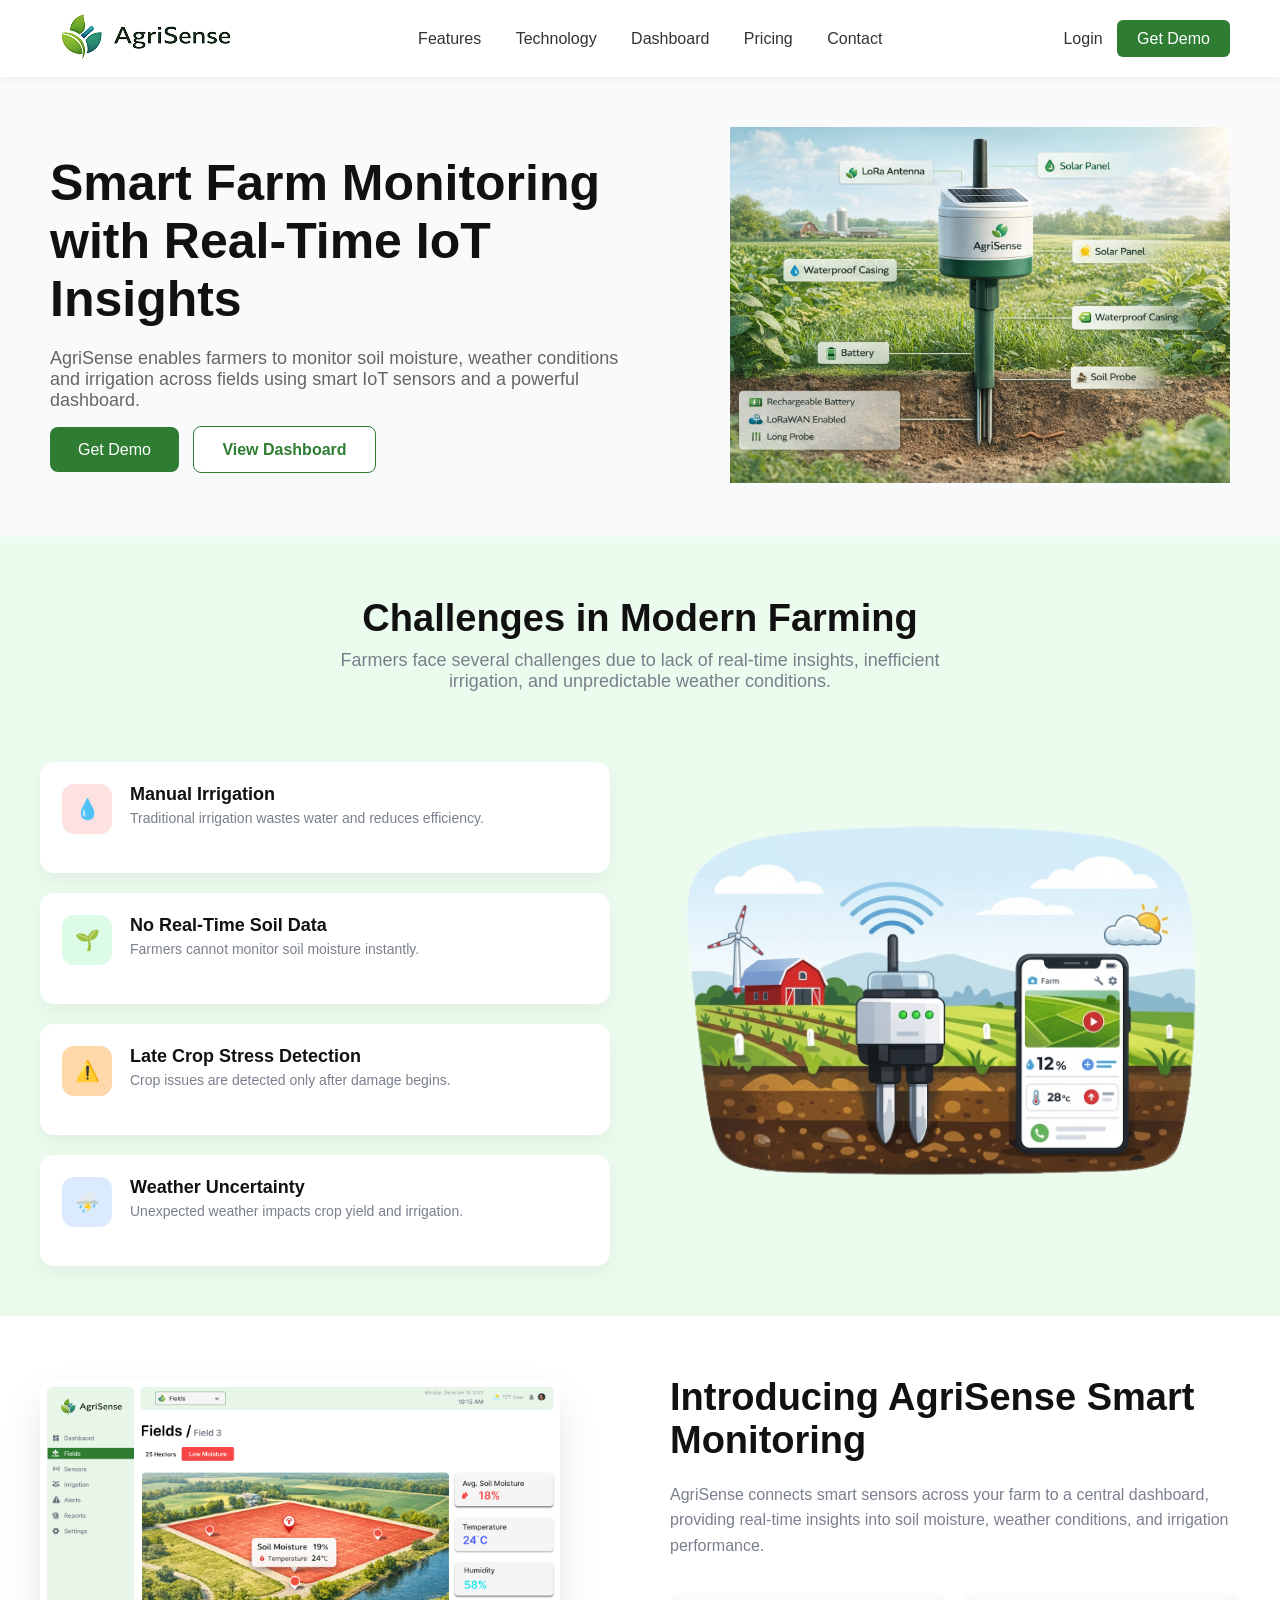
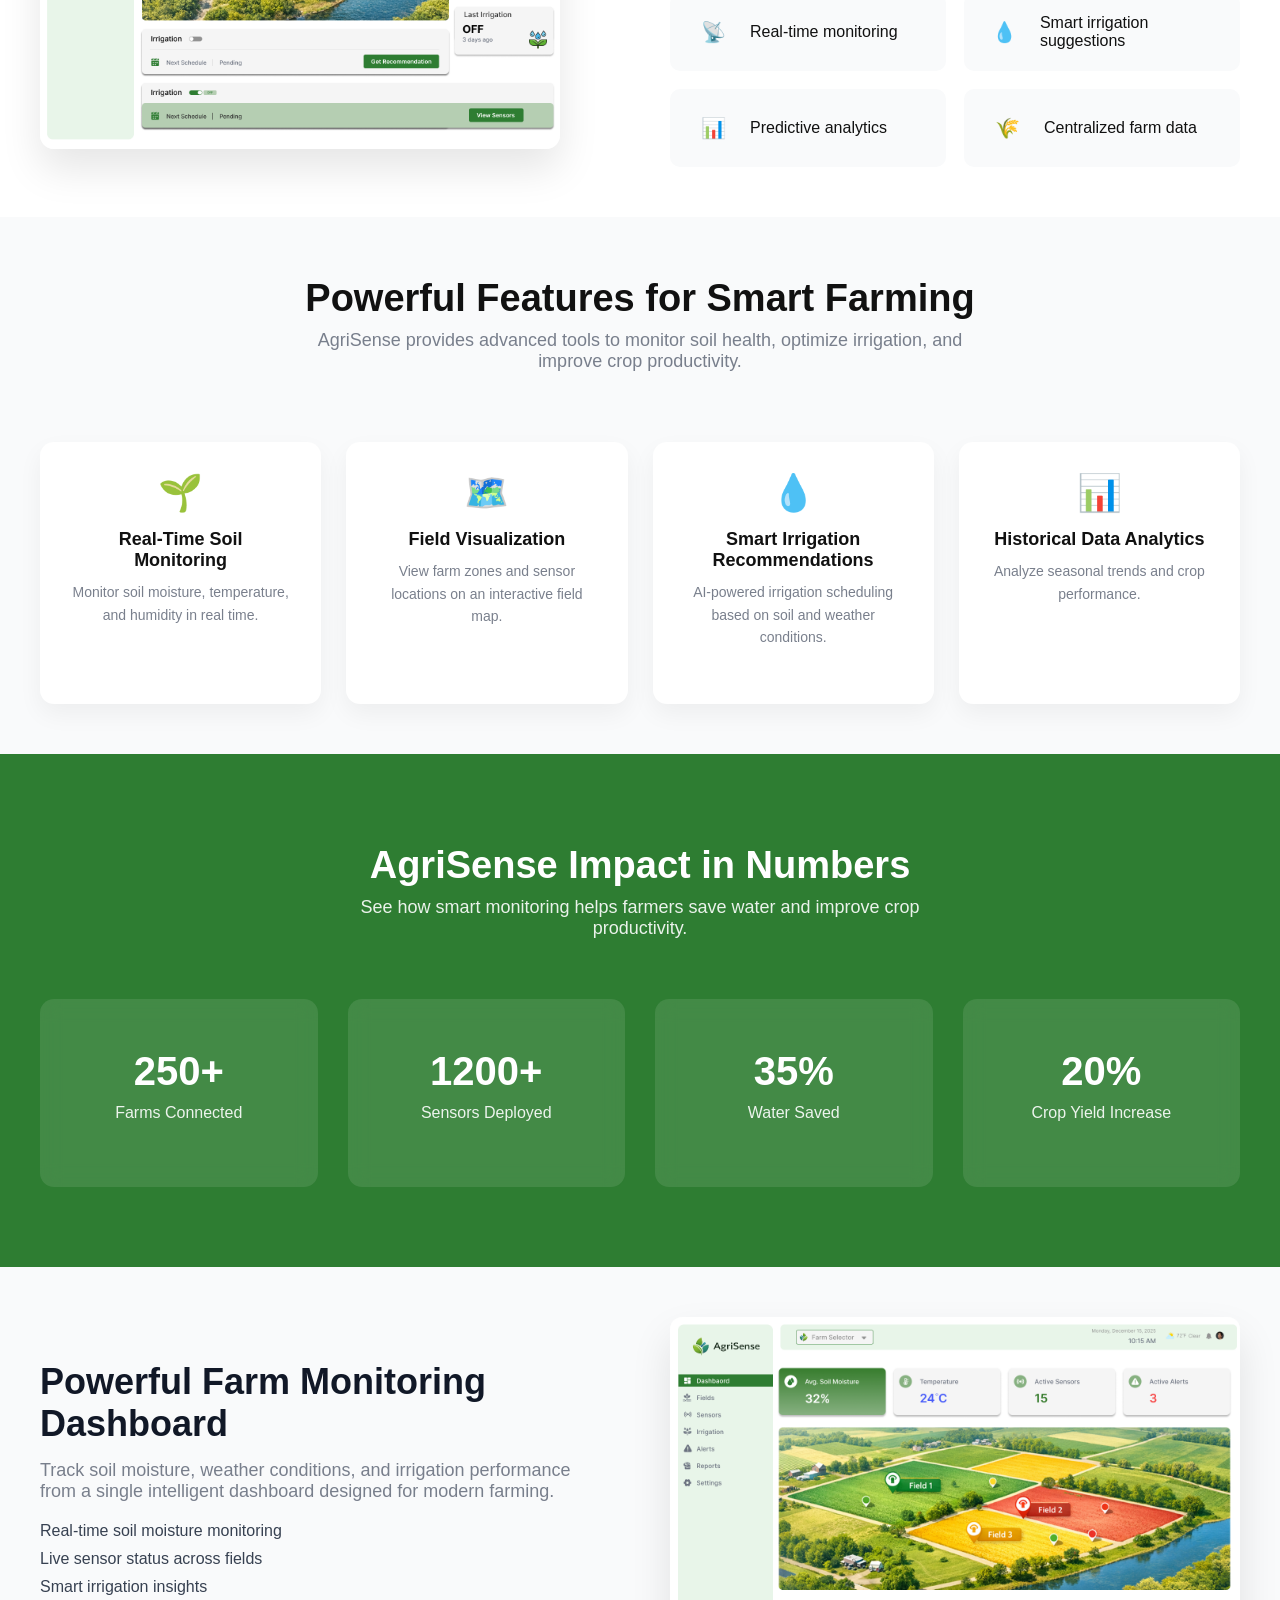
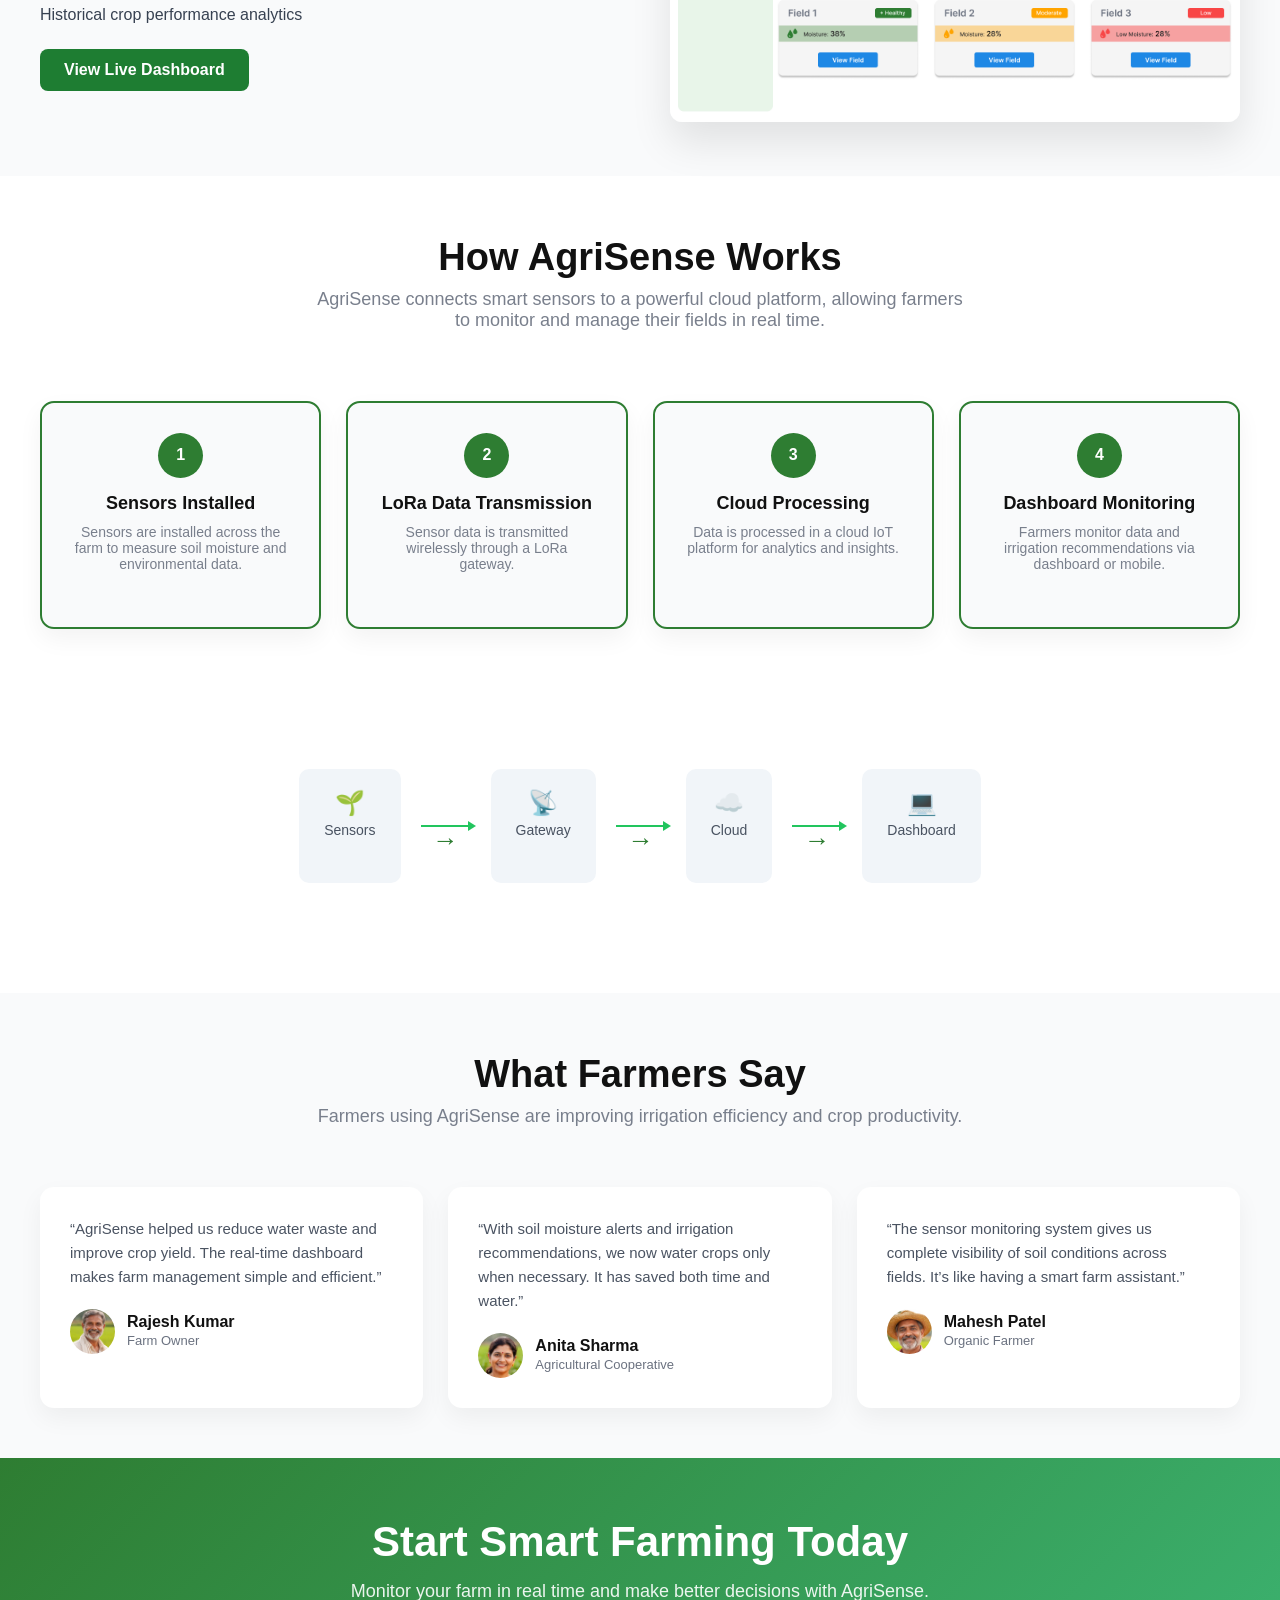
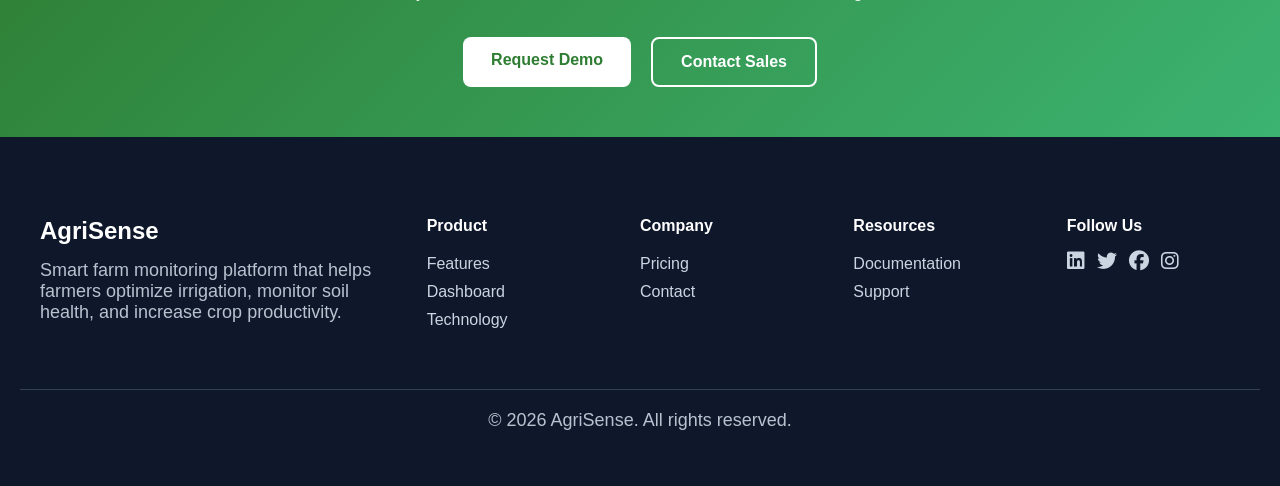
==== commit 312184d9: "changes" ====
--- a/index.html
+++ b/index.html
@@ -40,7 +40,7 @@
             </p>
             <div class="hero-buttons">
                 <a href="javascript:void(0)" onclick="openModal()" class="primary">Get Demo</a>
-                <a href="javscript:void(0)" class="secondary">View Dashboard</a>
+                <a href="login.html" class="secondary">View Dashboard</a>
             </div>
         </div>
         <div class="hero-right">
@@ -229,7 +229,7 @@
                         <li>Smart irrigation insights</li>
                         <li>Historical crop performance analytics</li>
                     </ul>
-                    <a href="#" class="btn-demo">View Live Dashboard</a>
+                    <a href="login.html" class="btn-demo">View Live Dashboard</a>
                 </div>
                 <div class="dashboard-image">
                     <img src="assets/images/Dashboard.png" alt="AgriSense Dashboard">
@@ -275,7 +275,7 @@
                 </div>
             </div>
             <!-- Architecture Flow -->
-            <div class="architecture">
+            <div class="architecture" style="background: none;">
                 <div class="arch-item">
                     🌱
                     <p>Sensors</p>
--- a/assets/css/style.css
+++ b/assets/css/style.css
@@ -1592,4 +1592,7 @@
     100% {
         transform: translateX(0);
     }
-}+}
+
+
+/* signup page css */
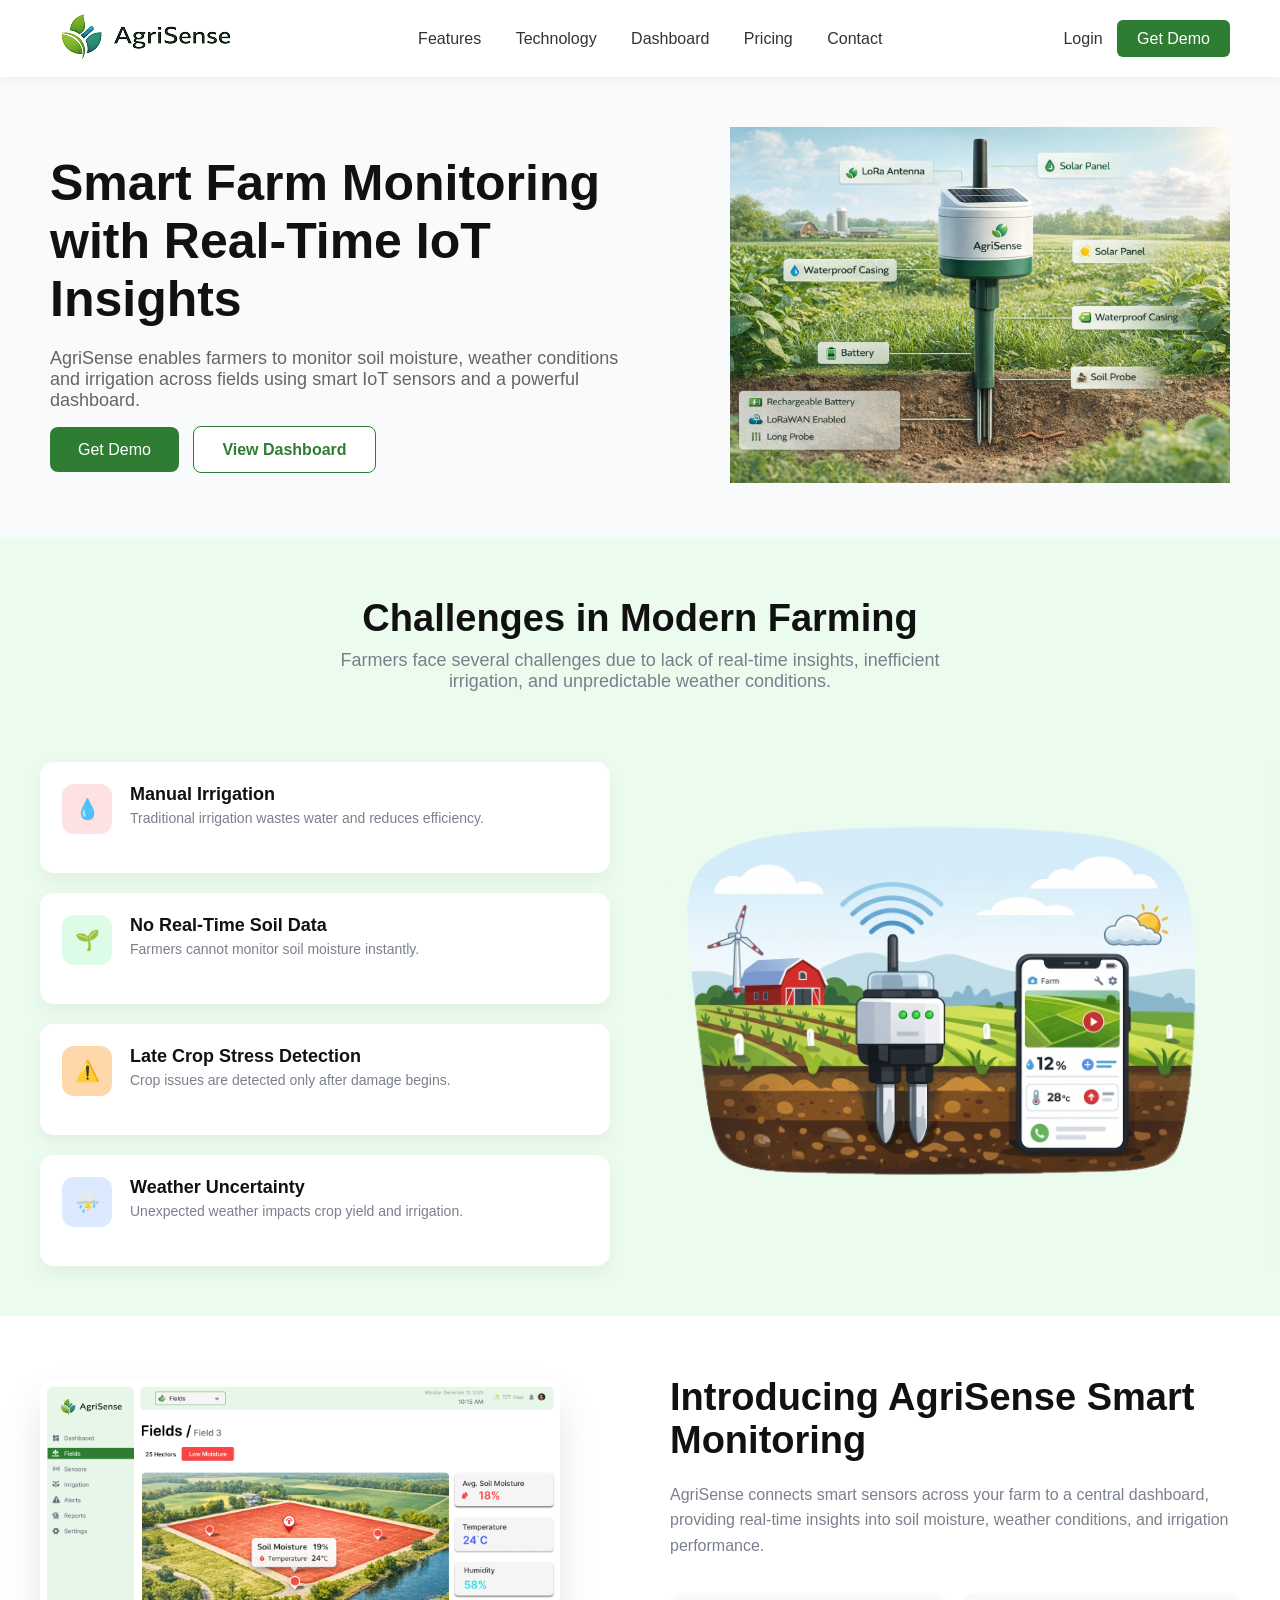
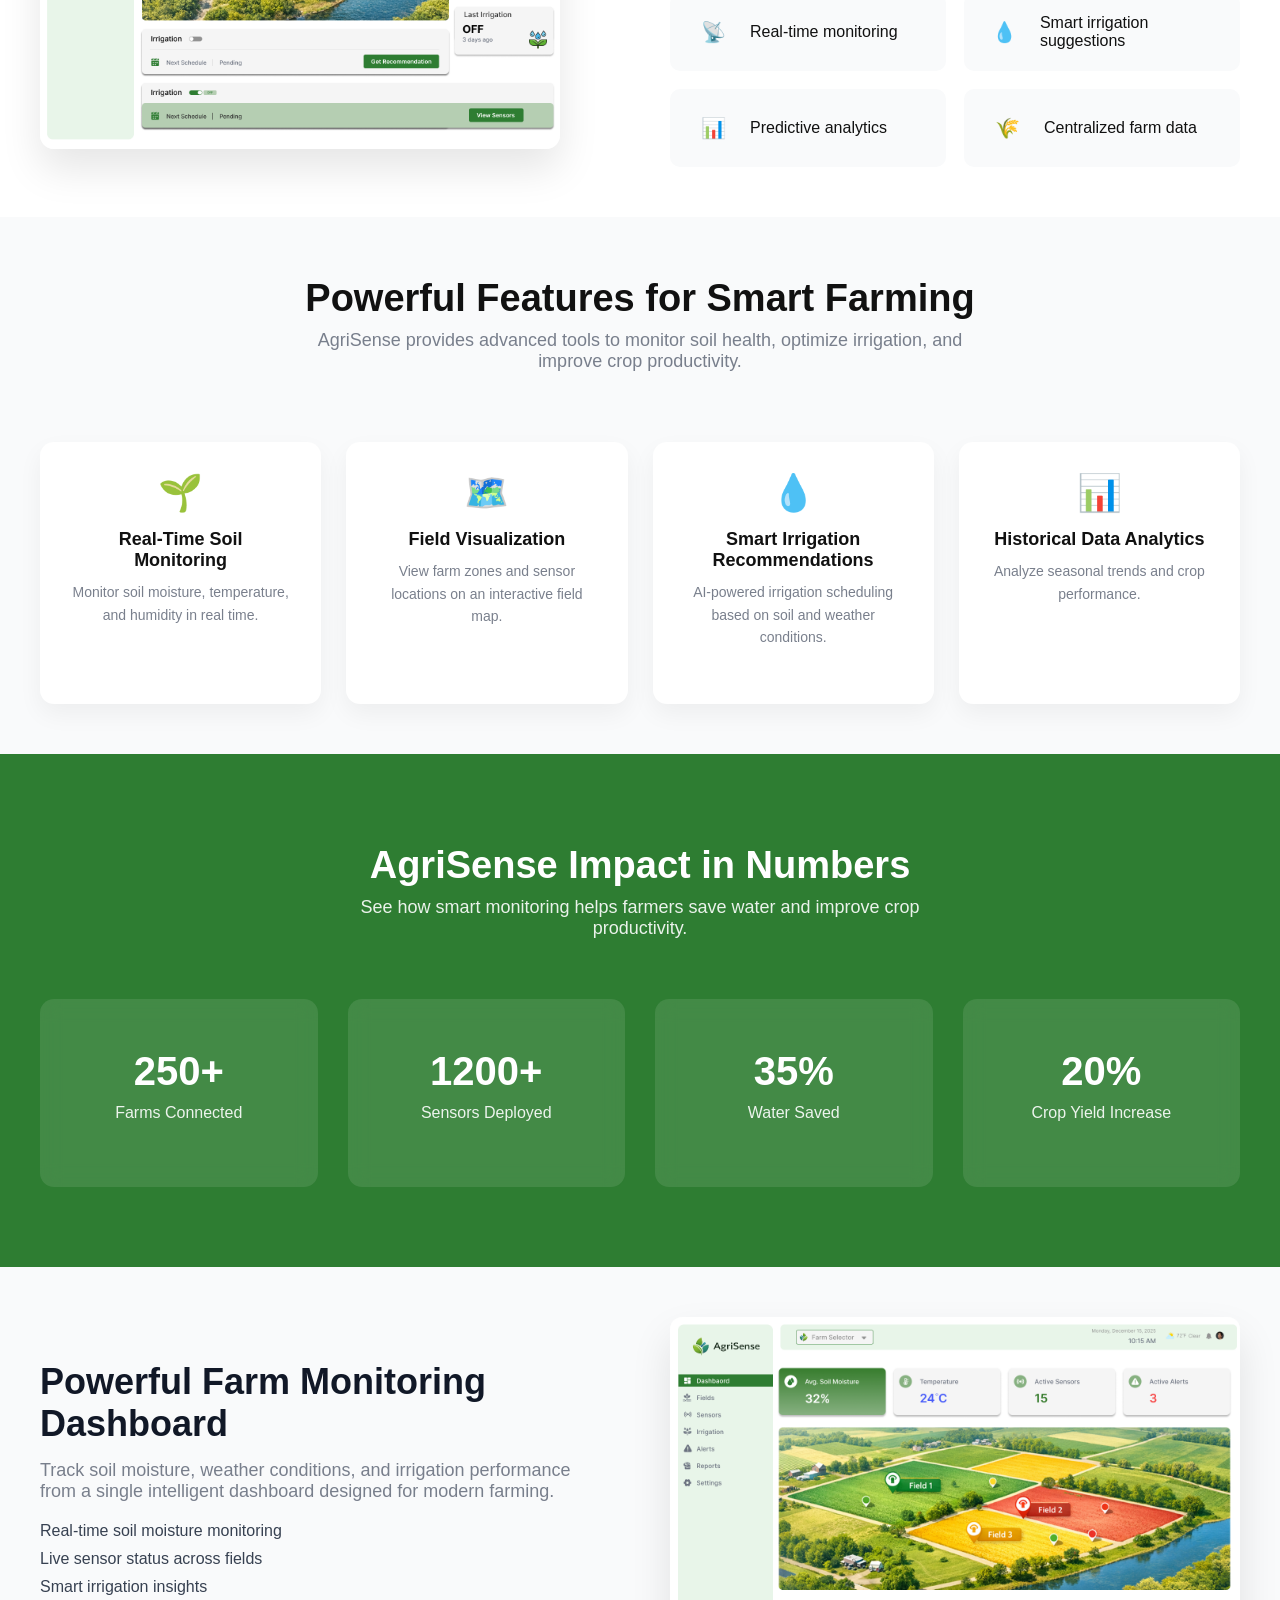
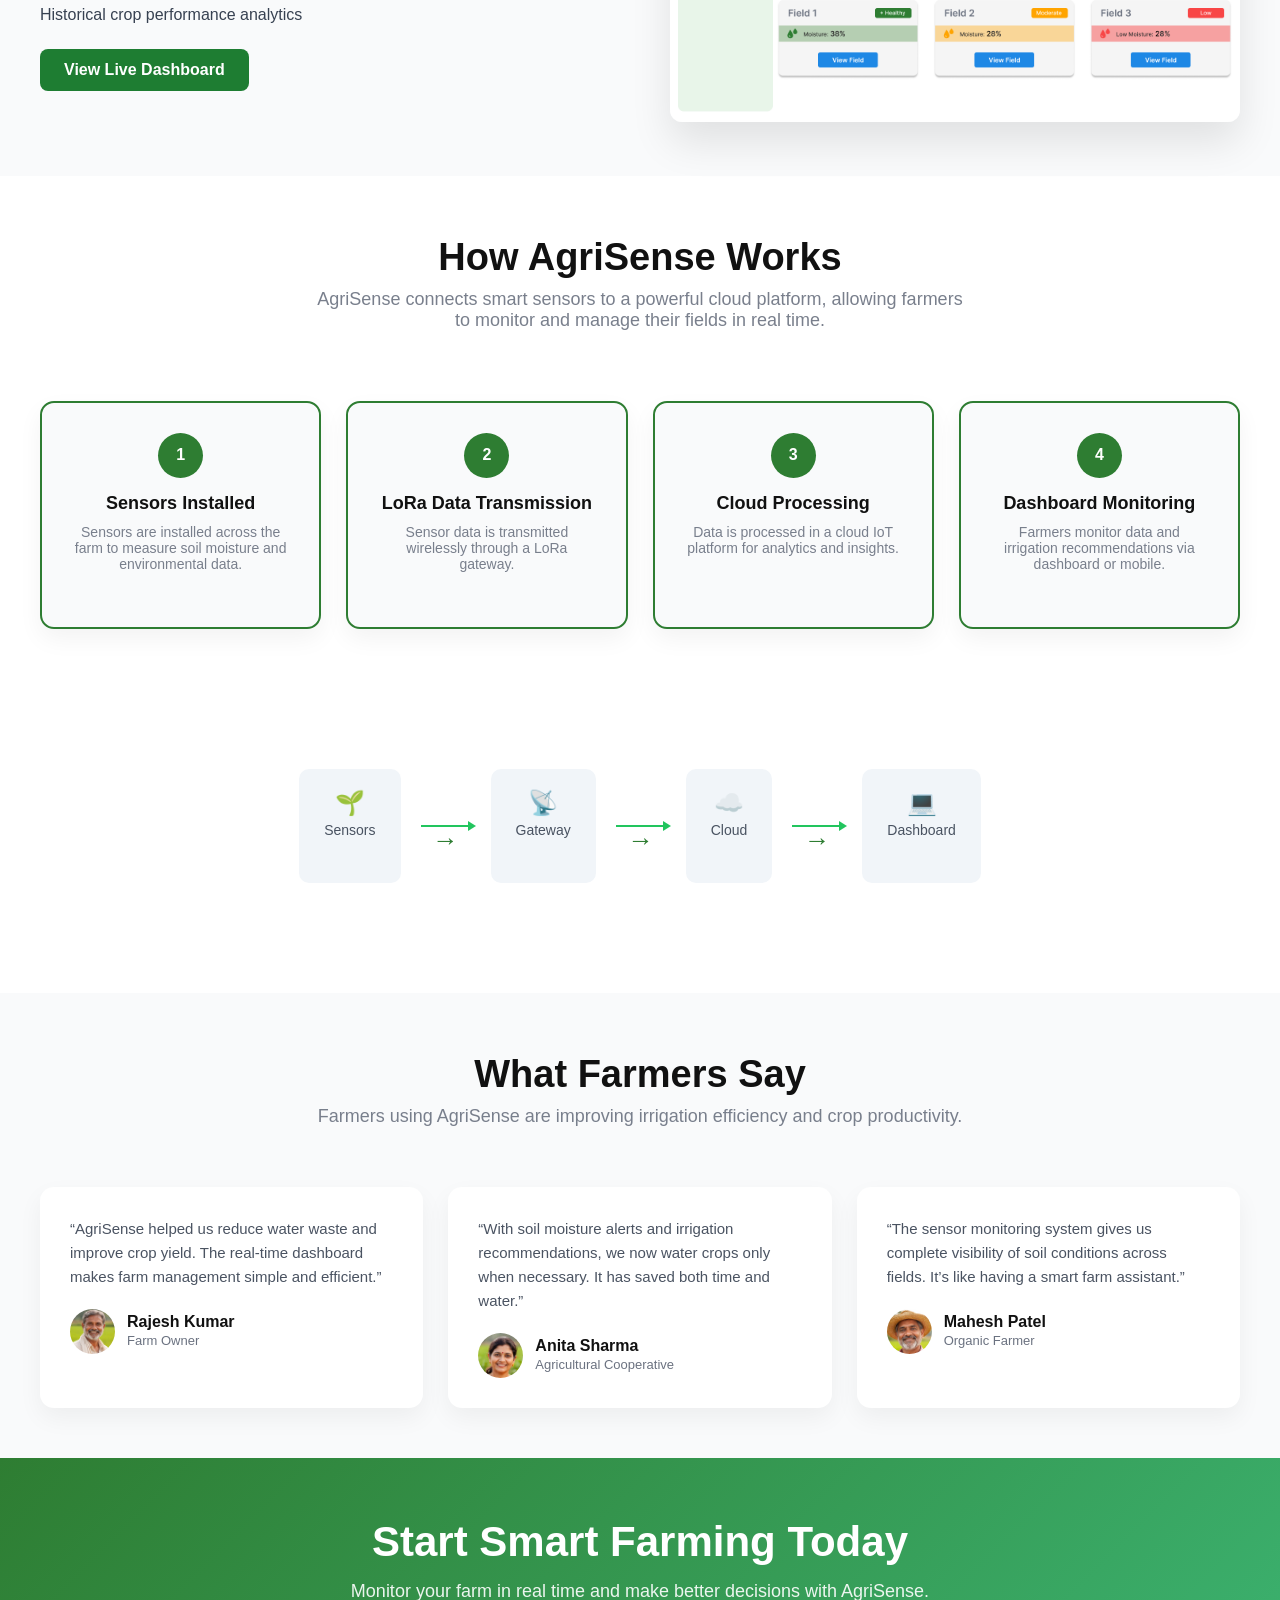
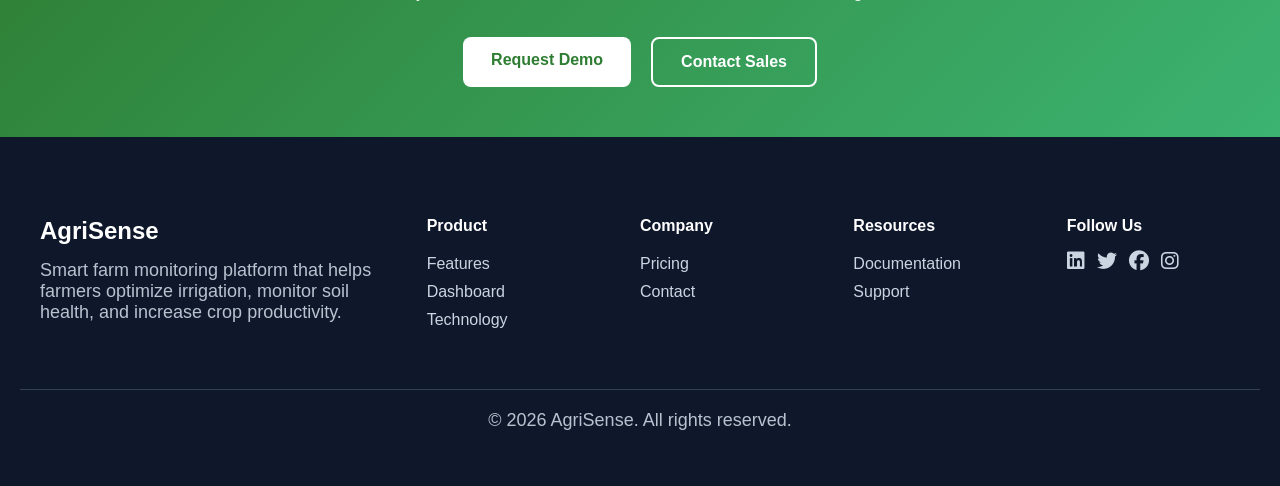
==== commit 0a9524db: "minor changes" ====
--- a/index.html
+++ b/index.html
@@ -494,6 +494,16 @@
                 form.reset();
             }
         });
+
+        window.addEventListener("scroll", function () {
+            const nav = document.querySelector(".navbar");
+
+            if (window.scrollY > 50) {
+                nav.style.background = "#ffffff";
+            } else {
+                nav.style.background = "#ffffff";
+            }
+        });
     </script>
 
 </body>
--- a/assets/css/style.css
+++ b/assets/css/style.css
@@ -19,12 +19,24 @@
 /* Navbar */
 
 .navbar {
-    display: flex;
+    /* display: flex;
     justify-content: space-between;
     align-items: center;
     padding: 5px 50px;
     background: white;
-    box-shadow: 0 2px 8px rgba(0, 0, 0, 0.05);
+    box-shadow: 0 2px 8px rgba(0, 0, 0, 0.05); */
+    position: fixed;
+    display: flex;
+    justify-content: space-between;
+    top: 0;
+    align-items: center;
+    padding: 5px 50px;
+    width: 100%;
+    z-index: 1000;
+    background: white;
+    backdrop-filter: blur(10px);
+    box-shadow: 0 2px 10px rgba(0, 0, 0, 0.05);
+
 }
 
 nav a {
@@ -510,6 +522,7 @@
     align-items: center;
     justify-content: space-between;
     padding: 50px;
+    margin-top: 77px;
 }
 
 .hero-left {
@@ -1007,6 +1020,7 @@
     padding: 50px 20px;
     background: linear-gradient(135deg, #1f7a4d, #22c55e);
     color: white;
+    margin-top: 77px;
 }
 
 .banner h1 {
@@ -1409,7 +1423,7 @@
 /* ERROR */
 .error {
     color: #ff4d4d;
-    font-size: 14px;
+    font-size: 14px !important;
     min-height: 20px;
 }
 
@@ -1544,7 +1558,7 @@
 /* ERROR */
 .error {
     color: #ff4d4d;
-    font-size: 13px;
+    font-size: 13px !important;
     min-height: 18px;
 }
 
@@ -1595,4 +1609,4 @@
 }
 
 
-/* signup page css */
+/* signup page css */
